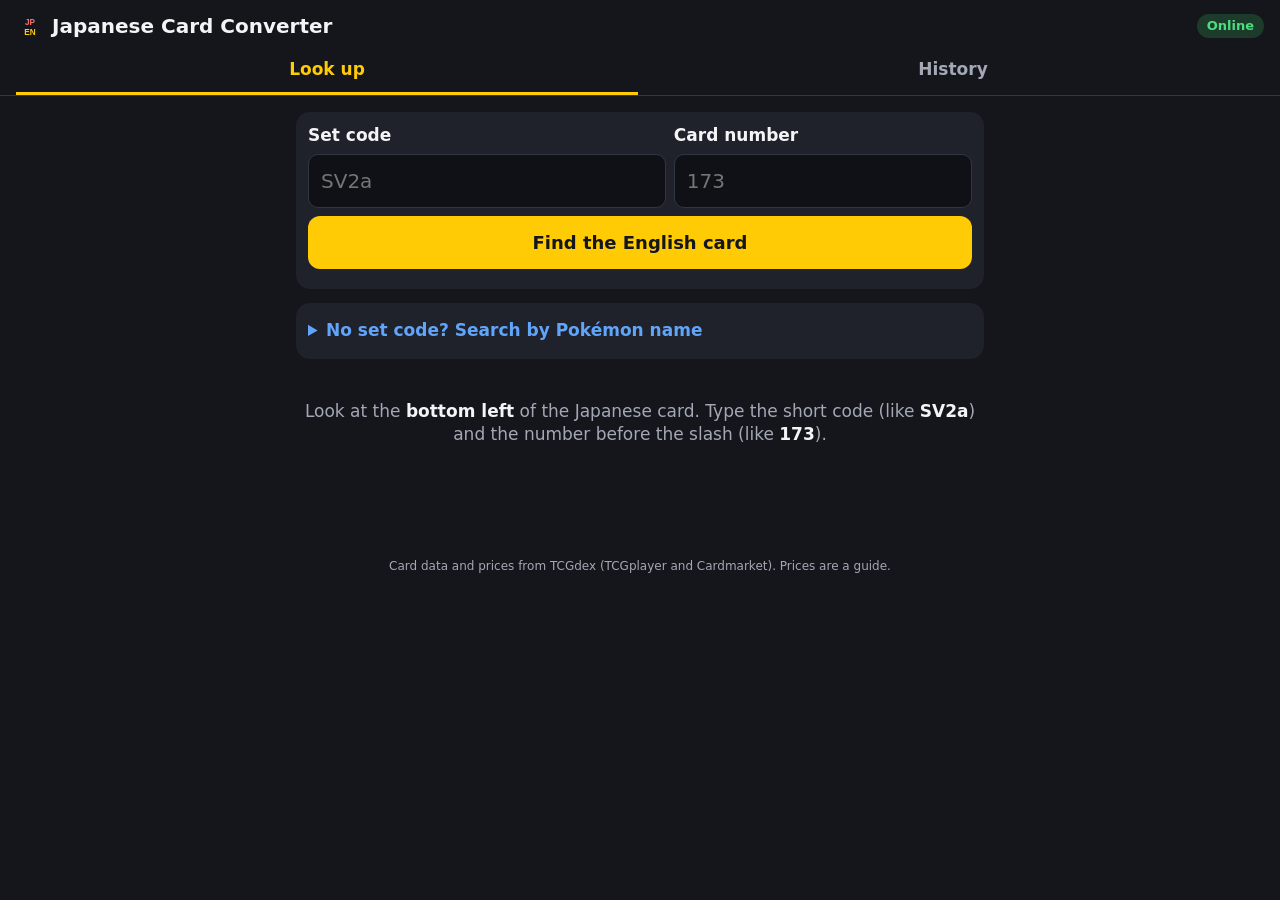
==== jp/index.html @ f30cf3fa "Add Japanese Card Converter (jp/): Japanese set code + number to English print and prices Co-Authore" ====
<!doctype html>
<html lang="en"><head>
<meta charset="utf-8"><meta name="viewport" content="width=device-width,initial-scale=1,viewport-fit=cover">
<title>Japanese Card Converter</title>
<link rel="manifest" href="manifest.json"><link rel="icon" href="icon.svg"><link rel="apple-touch-icon" href="icon-180.png">
<meta name="theme-color" content="#14161c"><meta name="apple-mobile-web-app-capable" content="yes">
<style>
:root{--bg:#14161c;--card:#1f222b;--line:#323643;--text:#f3f4f6;--dim:#a3a8b5;--gold:#ffcb05;--green:#4ade80;--red:#f87171;--blue:#60a5fa}
*{box-sizing:border-box}html,body{margin:0;background:var(--bg);color:var(--text);font:17px/1.4 system-ui,-apple-system,Segoe UI,Roboto,sans-serif}
header{position:sticky;top:0;z-index:5;background:var(--bg);padding:12px 16px 0;border-bottom:1px solid var(--line)}
h1{font-size:20px;margin:0 0 8px;display:flex;align-items:center;gap:8px}h1 img{width:28px;height:28px}
.net{margin-left:auto;font-size:13px;font-weight:600;padding:3px 10px;border-radius:99px;background:#1d3b2a;color:var(--green)}.net.off{background:#3b1d1d;color:var(--red)}
nav{display:flex;gap:4px}nav button{flex:1;background:none;border:0;color:var(--dim);font:inherit;font-weight:600;padding:10px 4px;border-bottom:3px solid transparent}
nav button.on{color:var(--gold);border-color:var(--gold)}
main{padding:16px;max-width:720px;margin:0 auto;padding-bottom:60px}
.quick{background:var(--card);border-radius:14px;padding:12px;margin-bottom:14px}
summary{font-weight:600;color:var(--blue);cursor:pointer;padding:4px 0}details form{margin-top:10px}
.two{display:grid;grid-template-columns:1.2fr 1fr;gap:8px}
label{display:block;font-weight:600;margin:0 0 6px}
input{width:100%;font:inherit;font-size:20px;padding:12px;border-radius:10px;border:1px solid var(--line);background:#0f1116;color:var(--text)}
.big{display:block;width:100%;text-align:center;text-decoration:none;font:inherit;font-weight:700;font-size:18px;padding:14px;border-radius:12px;border:0;background:var(--gold);color:#14161c;margin:8px 0}
.big.ghost{background:var(--card);color:var(--text);border:1px solid var(--line)}
.hint{color:var(--dim);font-size:14px;margin:6px 0}
.help{text-align:center;color:var(--dim);padding:10px 6px}.help b{color:var(--text)}
.pair{display:grid;grid-template-columns:1fr 1fr;gap:10px;margin-top:4px}
figure{margin:0;text-align:center}figure img{width:100%;border-radius:10px;background:#2a2e39;aspect-ratio:600/825;object-fit:cover}
figcaption{font-size:13px;font-weight:700;color:var(--dim);margin-top:4px}
figure.none div{aspect-ratio:600/825;border:2px dashed var(--line);border-radius:10px;display:flex;align-items:center;justify-content:center;color:var(--dim);padding:10px}
h2{font-size:22px;margin:14px 0 8px}h2 small{font-size:15px;color:var(--dim);font-weight:500}h3{margin:20px 0 6px}
.verdict{border-radius:12px;padding:12px;margin:8px 0 12px;font-size:16px}
.verdict.ok{background:#1d3b2a;color:#c9f7d8}.verdict.maybe{background:#3a3214;color:#ffeaa0}.verdict.no{background:#3b1d1d;color:#ffd0d0}
.totals{display:grid;grid-template-columns:1fr 1fr;gap:8px;margin-bottom:4px}
.tot{background:var(--card);border-radius:12px;padding:10px 12px}.tot b{display:block;font-size:24px}.tot span{color:var(--dim);font-size:13px;display:block}
.facts{width:100%;border-collapse:collapse;margin:12px 0;font-size:15px}.facts td{padding:8px 4px;border-bottom:1px solid var(--line);vertical-align:top}.facts td:first-child{color:var(--dim);width:38%}
.picks{display:grid;grid-template-columns:repeat(3,1fr);gap:8px}.picks div{background:var(--card);border-radius:8px;padding:4px;font-size:12px;text-align:center;cursor:pointer;border:2px solid transparent}
.picks div.on{border-color:var(--gold)}.picks img{width:100%;border-radius:6px;aspect-ratio:600/825;object-fit:cover;background:#2a2e39}.picks span{display:block;padding:2px 0}
.row{display:flex;gap:12px;background:var(--card);border-radius:14px;padding:10px;margin-bottom:10px;align-items:center;cursor:pointer}
.row img{width:56px;height:78px;object-fit:cover;border-radius:6px;background:#2a2e39;flex:none}
.row .info{flex:1;min-width:0}.row .nm{font-weight:700;white-space:nowrap;overflow:hidden;text-overflow:ellipsis}
.row .sub{color:var(--dim);font-size:14px}.row .val{text-align:right;flex:none}.row .val b{font-size:19px;display:block}
.empty{text-align:center;color:var(--dim);padding:30px 10px}
.spin{width:34px;height:34px;border:4px solid var(--line);border-top-color:var(--gold);border-radius:50%;margin:0 auto 10px;animation:s 0.8s linear infinite}@keyframes s{to{transform:rotate(360deg)}}
.toast{position:fixed;left:50%;bottom:24px;transform:translateX(-50%);background:#2b3245;padding:12px 18px;border-radius:12px;z-index:30;display:none;font-weight:600}
.foot{color:var(--dim);font-size:12px;text-align:center;margin-top:24px}
</style></head><body>
<header><h1><img src="icon.svg" alt="">Japanese Card Converter <span id="net" class="net">Online</span></h1>
<nav><button data-tab="find" class="on">Look up</button><button data-tab="history">History</button></nav></header>
<main id="main"></main>
<p class="foot">Card data and prices from TCGdex (TCGplayer and Cardmarket). Prices are a guide.</p>
<div class="toast" id="toast"></div>
<script src="logic.js"></script>
<script src="app.js"></script>
</body></html>
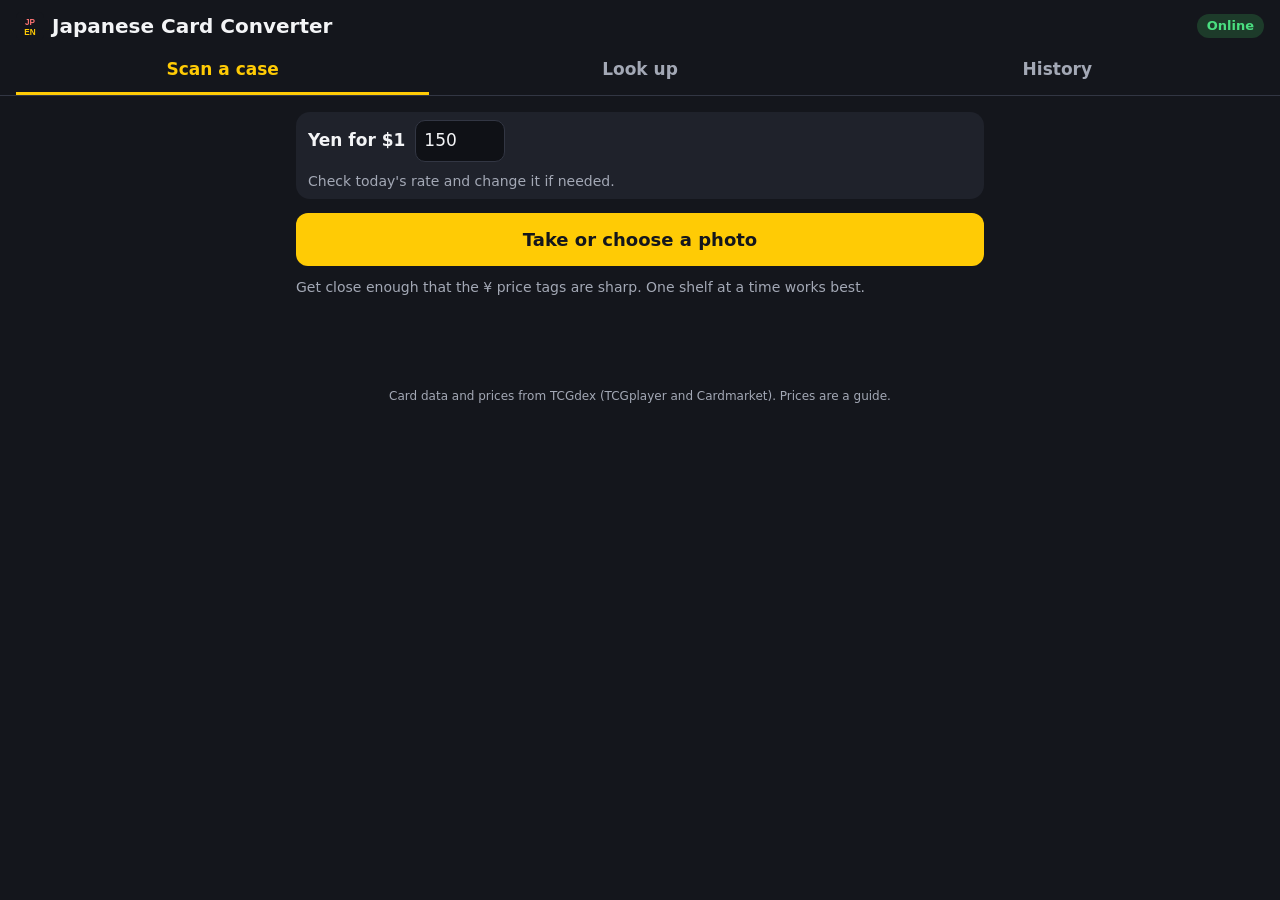
==== commit 2e8313e7: "JP converter: Scan a case tab (photo, box a card, ¥ price vs US value, best deals first) Also the se" ====
--- a/jp/index.html
+++ b/jp/index.html
@@ -22,7 +22,7 @@
 .big.ghost{background:var(--card);color:var(--text);border:1px solid var(--line)}
 .hint{color:var(--dim);font-size:14px;margin:6px 0}
 .help{text-align:center;color:var(--dim);padding:10px 6px}.help b{color:var(--text)}
-.pair{display:grid;grid-template-columns:1fr 1fr;gap:10px;margin-top:4px}
+.pair{scroll-margin-top:110px;display:grid;grid-template-columns:1fr 1fr;gap:10px;margin-top:4px}
 figure{margin:0;text-align:center}figure img{width:100%;border-radius:10px;background:#2a2e39;aspect-ratio:600/825;object-fit:cover}
 figcaption{font-size:13px;font-weight:700;color:var(--dim);margin-top:4px}
 figure.none div{aspect-ratio:600/825;border:2px dashed var(--line);border-radius:10px;display:flex;align-items:center;justify-content:center;color:var(--dim);padding:10px}
@@ -41,13 +41,21 @@
 .empty{text-align:center;color:var(--dim);padding:30px 10px}
 .spin{width:34px;height:34px;border:4px solid var(--line);border-top-color:var(--gold);border-radius:50%;margin:0 auto 10px;animation:s 0.8s linear infinite}@keyframes s{to{transform:rotate(360deg)}}
 .toast{position:fixed;left:50%;bottom:24px;transform:translateX(-50%);background:#2b3245;padding:12px 18px;border-radius:12px;z-index:30;display:none;font-weight:600}
+.shot{touch-action:none}.shot canvas{display:block;max-width:100%;border-radius:10px;touch-action:none;cursor:crosshair}
+.crop{text-align:center;margin-bottom:12px}.crop img{max-width:100%;max-height:55vh;border-radius:10px}
+label.photo{cursor:pointer;margin:12px 0}
+.rate{display:flex;align-items:center;gap:10px;flex-wrap:wrap;padding:8px 12px}.rate label{margin:0}.rate input{width:90px;font-size:17px;padding:8px}.rate .hint{flex-basis:100%;margin:0}
+.big-verdict{font-size:19px}
+.tag{display:inline-block;font-size:12px;font-weight:700;padding:3px 8px;border-radius:99px;white-space:nowrap}.tag.ok{background:#1d3b2a;color:var(--green)}.tag.maybe{background:#3a3214;color:var(--gold)}.tag.no{background:#3b1d1d;color:var(--red)}
+.xdel{display:block;margin:6px 0 0 auto;background:none;border:1px solid var(--line);color:var(--dim);border-radius:8px;padding:6px 9px;font:inherit;font-size:13px}.xdel.sure{color:var(--red);border-color:var(--red)}
 .foot{color:var(--dim);font-size:12px;text-align:center;margin-top:24px}
 </style></head><body>
 <header><h1><img src="icon.svg" alt="">Japanese Card Converter <span id="net" class="net">Online</span></h1>
-<nav><button data-tab="find" class="on">Look up</button><button data-tab="history">History</button></nav></header>
+<nav><button data-tab="scan" class="on">Scan a case</button><button data-tab="find">Look up</button><button data-tab="history">History</button></nav></header>
 <main id="main"></main>
 <p class="foot">Card data and prices from TCGdex (TCGplayer and Cardmarket). Prices are a guide.</p>
 <div class="toast" id="toast"></div>
 <script src="logic.js"></script>
 <script src="app.js"></script>
+<script src="scan.js"></script>
 </body></html>
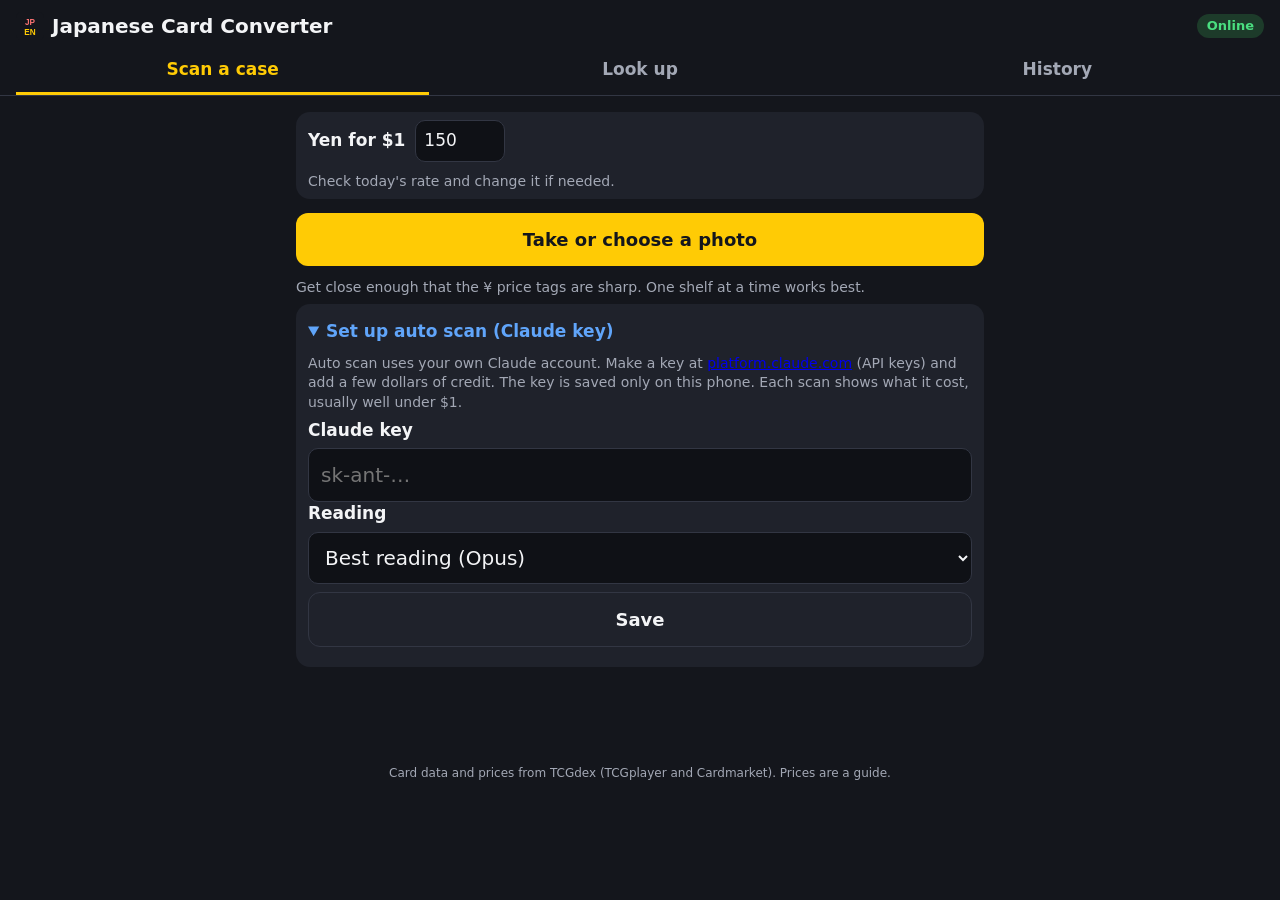
==== commit c5aadfe5: "Japanese card app: auto scan a whole case with Claude Co-Authored-By: Claude Opus 5.5 <noreply@anthr" ====
--- a/jp/index.html
+++ b/jp/index.html
@@ -17,7 +17,7 @@
 summary{font-weight:600;color:var(--blue);cursor:pointer;padding:4px 0}details form{margin-top:10px}
 .two{display:grid;grid-template-columns:1.2fr 1fr;gap:8px}
 label{display:block;font-weight:600;margin:0 0 6px}
-input{width:100%;font:inherit;font-size:20px;padding:12px;border-radius:10px;border:1px solid var(--line);background:#0f1116;color:var(--text)}
+input,select{width:100%;font:inherit;font-size:20px;padding:12px;border-radius:10px;border:1px solid var(--line);background:#0f1116;color:var(--text)}
 .big{display:block;width:100%;text-align:center;text-decoration:none;font:inherit;font-weight:700;font-size:18px;padding:14px;border-radius:12px;border:0;background:var(--gold);color:#14161c;margin:8px 0}
 .big.ghost{background:var(--card);color:var(--text);border:1px solid var(--line)}
 .hint{color:var(--dim);font-size:14px;margin:6px 0}
@@ -39,6 +39,7 @@
 .row .info{flex:1;min-width:0}.row .nm{font-weight:700;white-space:nowrap;overflow:hidden;text-overflow:ellipsis}
 .row .sub{color:var(--dim);font-size:14px}.row .val{text-align:right;flex:none}.row .val b{font-size:19px;display:block}
 .empty{text-align:center;color:var(--dim);padding:30px 10px}
+.spin{width:34px;height:34px;margin:0 auto 12px;border:4px solid var(--line);border-top-color:var(--gold);border-radius:50%;animation:sp 1s linear infinite}@keyframes sp{to{transform:rotate(360deg)}}
 .spin{width:34px;height:34px;border:4px solid var(--line);border-top-color:var(--gold);border-radius:50%;margin:0 auto 10px;animation:s 0.8s linear infinite}@keyframes s{to{transform:rotate(360deg)}}
 .toast{position:fixed;left:50%;bottom:24px;transform:translateX(-50%);background:#2b3245;padding:12px 18px;border-radius:12px;z-index:30;display:none;font-weight:600}
 .shot{touch-action:none}.shot canvas{display:block;max-width:100%;border-radius:10px;touch-action:none;cursor:crosshair}
@@ -46,8 +47,12 @@
 label.photo{cursor:pointer;margin:12px 0}
 .rate{display:flex;align-items:center;gap:10px;flex-wrap:wrap;padding:8px 12px}.rate label{margin:0}.rate input{width:90px;font-size:17px;padding:8px}.rate .hint{flex-basis:100%;margin:0}
 .big-verdict{font-size:19px}
+.arow{display:flex;gap:12px;background:var(--card);border-radius:14px;padding:10px;margin-bottom:10px;align-items:center}.arow .info{flex:1;min-width:0}.arow .nm{font-weight:700}.arow .sub{color:var(--dim);font-size:14px}.arow .sub.warn{color:var(--gold)}.arow .val{text-align:right;flex:none}.arow .val b{font-size:19px;display:block}.arow a{color:var(--gold)}
 .tag{display:inline-block;font-size:12px;font-weight:700;padding:3px 8px;border-radius:99px;white-space:nowrap}.tag.ok{background:#1d3b2a;color:var(--green)}.tag.maybe{background:#3a3214;color:var(--gold)}.tag.no{background:#3b1d1d;color:var(--red)}
 .xdel{display:block;margin:6px 0 0 auto;background:none;border:1px solid var(--line);color:var(--dim);border-radius:8px;padding:6px 9px;font:inherit;font-size:13px}.xdel.sure{color:var(--red);border-color:var(--red)}
+.noimg{aspect-ratio:600/825;border-radius:6px;background:#2a2e39;display:flex;flex-direction:column;align-items:center;justify-content:center;font-size:15px;font-weight:700;padding:6px;color:var(--text)}.noimg small{font-size:11px;color:var(--dim);font-weight:500;margin-top:4px}
+.flt{margin:4px 0 10px;font-size:17px}
+.stack>div{margin-bottom:10px}
 .foot{color:var(--dim);font-size:12px;text-align:center;margin-top:24px}
 </style></head><body>
 <header><h1><img src="icon.svg" alt="">Japanese Card Converter <span id="net" class="net">Online</span></h1>
@@ -58,4 +63,5 @@
 <script src="logic.js"></script>
 <script src="app.js"></script>
 <script src="scan.js"></script>
+<script src="auto.js"></script>
 </body></html>
